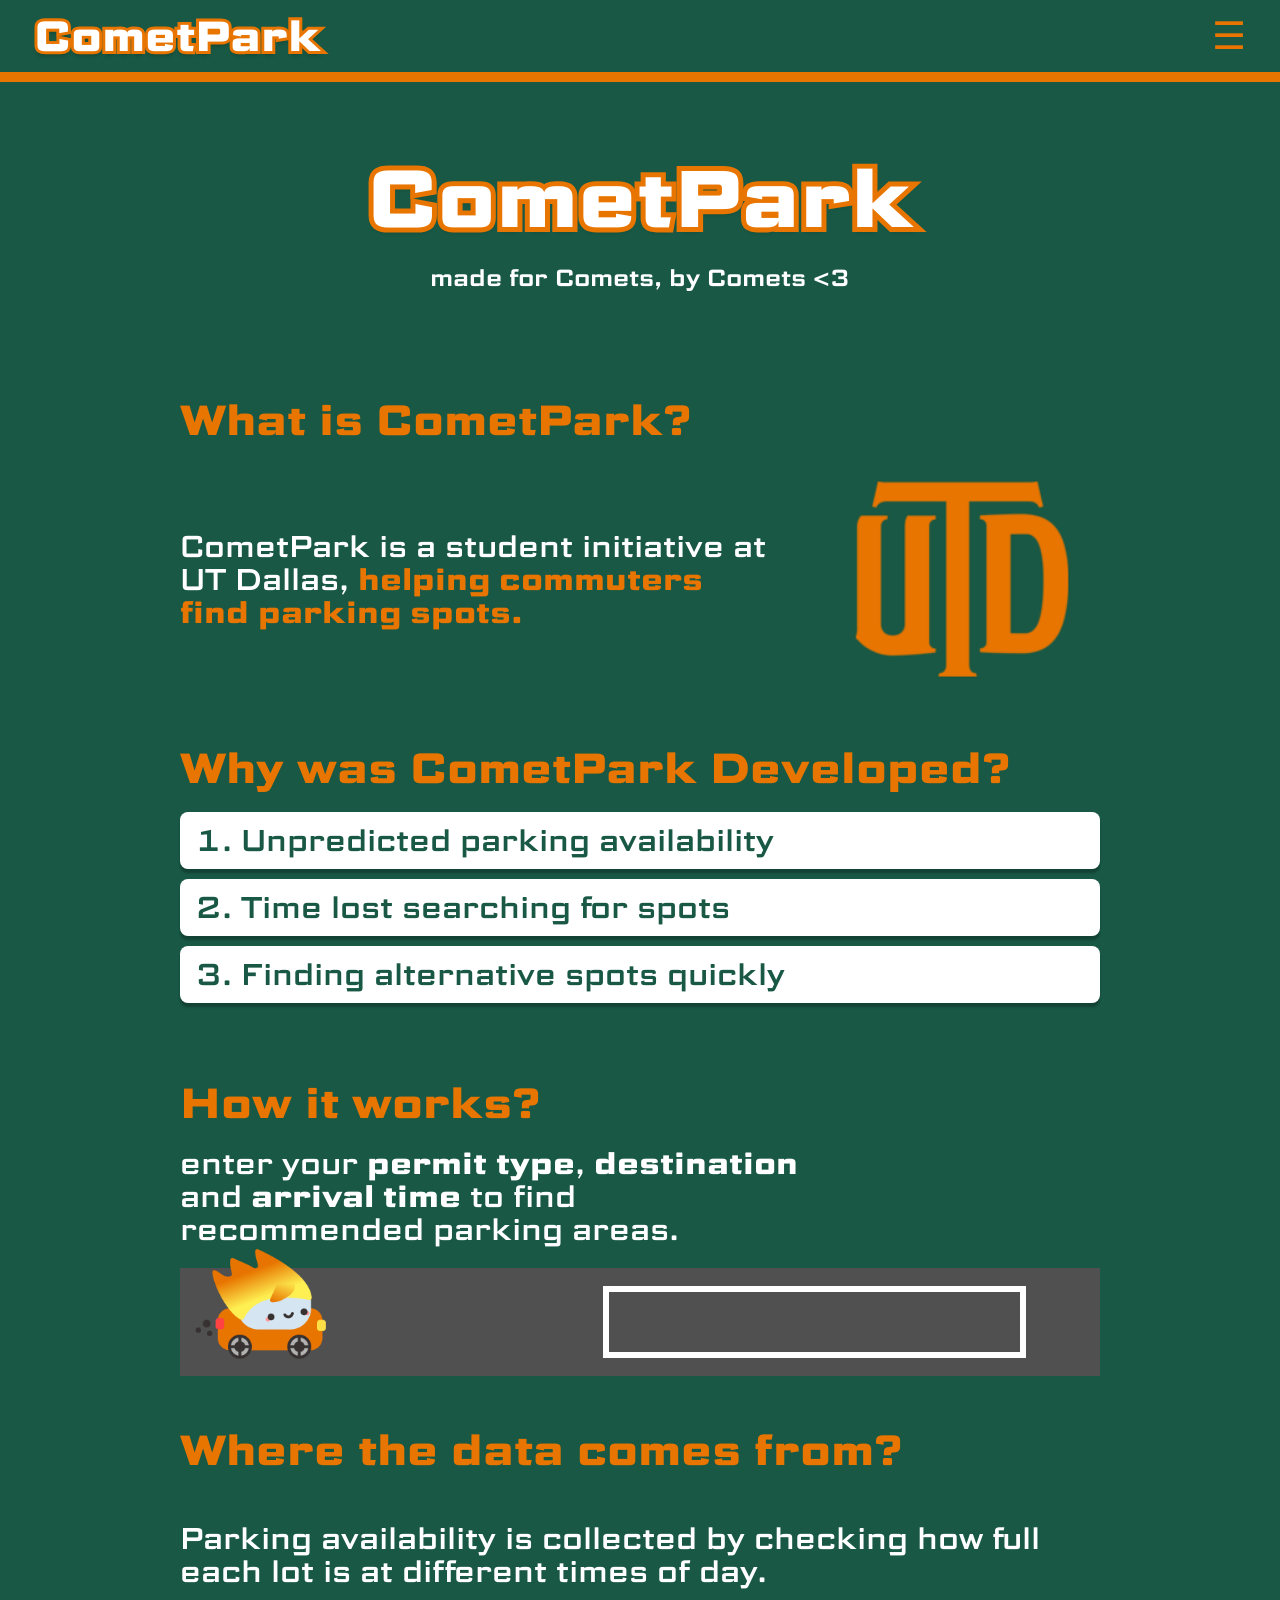
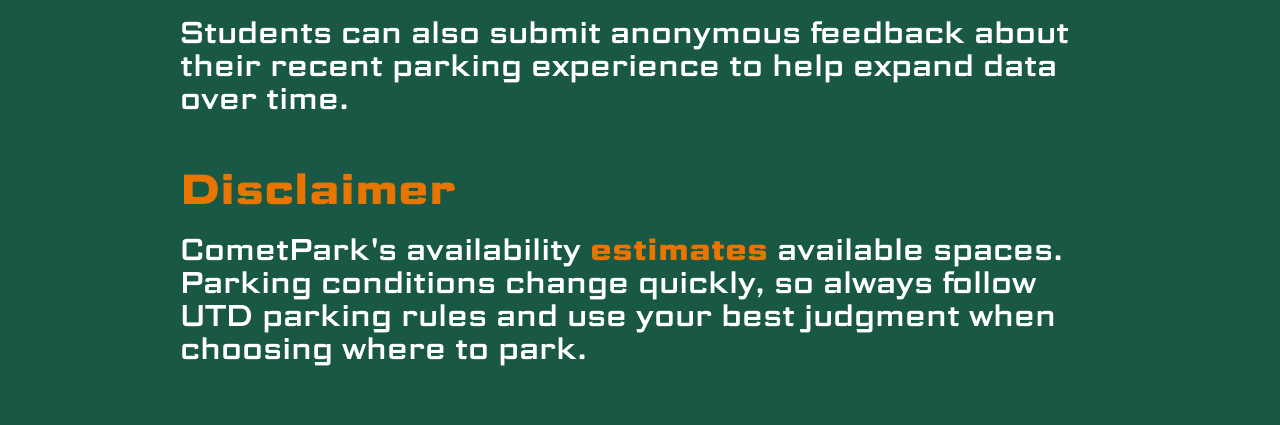
==== about/about.html @ 68ad39b9 "little bit utd branding + about" ====
<!DOCTYPE html>
<html lang="en">
<head>
	<meta charset="UTF-8">
	<meta name="viewport" content="width=device-width, initial-scale=1.0">
	<title>COMET PARK | ABOUT</title>
	<link rel="preconnect" href="https://fonts.googleapis.com">
	<link rel="preconnect" href="https://fonts.gstatic.com" crossorigin>
	<link href="https://fonts.googleapis.com/css2?family=Science+Gothic:wght@100..900&display=swap" rel="stylesheet">
	<link rel="stylesheet" href="../styles.css">
	<link rel="stylesheet" href="about.css">
</head>
<body>
	<main class="about-page">
    <header class="home-header">
                <h1 class="title">
                    <span class="title-outline">CometPark</span>
                    <span class="title-fill">CometPark</span>
                </h1>
                <div class="dropdown">
                    <button type="button" class="dropdown-toggle" aria-haspopup="true" aria-expanded="false">☰</button>
                    <div class="dropdown-menu" hidden>
                        <button type="button" class="preferences-button">Edit Preferences</button>
                        <button type="button" class="preferences-button learn-more-button">Home</button>
                    </div>
                </div>
            </header>

		<div class="about-content">
            <div class="about-header">
                    <h1 class="title">
                        <span class="title-outline">CometPark</span>
                        <span class="title-fill">CometPark</span>
                    </h1>
                <p class="about-tagline">made for Comets, by Comets &lt;3</p>
            </div>
            

			<section class="about-section about-intro">
				<h2>What is CometPark?</h2>
				<div class="about-intro-content">
					<p>CometPark is a student initiative at UT Dallas, <strong>helping commuters find parking spots.</strong></p>
					<img src="../assets/utd logo.png" alt="The University of Texas at Dallas logo">
				</div>
			</section>

			<section class="about-section">
				<h2>Why was CometPark Developed?</h2>
				<ol class="reason-list">
					<li>Unpredicted parking availability</li>
					<li>Time lost searching for spots</li>
					<li>Finding alternative spots quickly</li>
				</ol>
			</section>

			<section class="about-section how-section">
				<h2>How it works?</h2>
				<p>enter your <strong>permit type</strong>, <strong>destination</strong><br>and <strong>arrival time</strong> to find<br>recommended parking areas.</p>
				<div class="parking-scene" aria-hidden="true">
					<img src="../assets/temoc1.png" alt="" style="z-index:5;">
					<span></span>
				</div>
			</section>

			<section class="about-section data-section">
				<h2>Where the data comes from?</h2>
				<p>Parking availability is collected by checking how full each lot is at different times of day.</p>
				<p>Students can also submit anonymous feedback about their recent parking experience to help expand data over time.</p>
			</section>

			<section class="about-section disclaimer-section">
				<h2>Disclaimer</h2>
				<p>CometPark's availability <strong>estimates</strong> available spaces. <br> Parking conditions change quickly, so always follow UTD parking rules and use your best judgment when choosing where to park.</p>
			</section>
		</div>
	</main>
	<script src="about.js"></script>
</body>
</html>
---- styles.css ----
:root {
    --utdorange: #E87500;
    --utdgreen: #185844;
    --white: #FFFFFF;
    --hoverorange: #FFA03F;
    --road: #505050
}
html, body {
    margin: 0;
    min-height: 100vh;
    overflow-x: hidden;
}

body {
    display: flex;
    flex-direction: column;
    background-color: var(--utdgreen);
    /* overflow-x: hidden; */
    font-family: 'Science Gothic', sans-serif;
}
.title {
  position: absolute;
  left: 38%;
  top: 43%;
    transform: rotate(-17deg);
  display: inline-block;
  font-family: "Science Gothic", sans-serif;
  font-size: 4rem;
  font-weight: 700;
  line-height: 1.066;
  margin: 0;

}

.comet-block {
  position: relative;
  top: -3vw;
  left: 0;
  width: 100%;
  height: 60%;
  z-index: 2;
  margin-bottom: 0;
}

.title-outline,
.title-fill {
  display: block;
}

.title-outline {
  color: var(--utdorange);
  -webkit-text-stroke: 10px var(--utdorange);
  text-shadow: 0 4px 4px rgba(0, 0, 0, 0.25);
}

.title-fill {
  position: absolute;
  inset: 0;
  color: #fff;
}

.comet-image{
    position: absolute;
    top: -5vw;
   left: 50%;
   transform: translateX(-50%);
    width: 40vw;
}
.concrete {
    background-color: var(--road);
    height: 30vh;
    position: relative;
    margin-top: auto;
}

.concrete-image {
    position: absolute;
    bottom: 50%;
    left: 0;
    width: 100%;
    height: 30vh;
}
.temoc-image {
    position: absolute;
    bottom: 0%;
    width: 20%;
    left: 39%;
    z-index: 3;
}

.tree-image {
    position: absolute;
    bottom: 20%;
    left:85%;
}

.tree-image2 {
    position: absolute;
    bottom: 20%;
    left: 6%;
}
.building-image {
    position: absolute;
    bottom: 0%;
    left:0vw;
    transform: translateX(-50%);
    bottom:8vw;
    transform: scaleX(-1);
}
.building-image2 {
    position: absolute;
    bottom: 0%;
    right: 0vw;
    bottom:8vw;
}



.white-border {
    position: absolute;
    top: 10px;
    left: 50%;
    transform: translateX(-50%);

    width: 300px;
    height: 55px;

    border: 10px solid white;
}

.bottom-cta {
    position: absolute;
    bottom: 0;
    left: 50%;
    transform: translateX(-50%);

    display: flex;
    flex-direction: column;
    align-items: center;

    color: #fff;
    font-weight: 300;
    padding-bottom: 20px;
}

.cta-message {
    padding: 5px 20px;
    display: flex;
    align-items: center;
    justify-content: center;
    gap: 0.35rem;
    color: var(--white);
    font-size: 1.5rem;
    font-weight: 300;
    line-height: 1;
    white-space: nowrap;
}

.cta-message img {
    width: 4.2rem;
    height: 4.2rem;
    object-fit: contain;
}
a{
    text-decoration: none;
    width: 100%;

}
button{
    background-color: var(--utdorange);
    border: none;
    color: var(--white);
    padding: 8px 20px;
    font-family: "science gothic", sans-serif;
    font-size: 1.2rem;
    font-weight: 500;
    cursor: pointer;
    border-radius: 0.3rem;
    align-self: center;
    width: 100%;
}

button:hover{
    background-color: var(--hoverorange);
    box-shadow: 0px 4px 4px rgba(0, 0, 0, 0.082);
    top: -3px;
}



@media(max-width:768px)
{
    .comet-block {
        transform: translateY(-3vh);
    }

    .comet-image {
        top: -2vh;
        width: 70vw;
    }
    .temoc-image{
        
        width: 40%;
        left: 29%;
    }
    .building-image,
    .building-image2 {
        bottom: 15vw;

}
    .title{
        left: 30%;
        top: 50%;
    }

}

@media (max-width: 600px) {
    .comet-block {
        transform: translateY(-3vh);
    }

    .comet-image {
        top: -2vh;
        width: 70vw;
    }

    .title {
        left: 48%;
        top: 35%;
        width: max-content;
        font-size: clamp(1.5rem, 11.5vw, 4rem);
        text-align: center;
        transform: translateX(-50%) rotate(-17deg);
    }

    .title-outline {
        -webkit-text-stroke-width: 8px;
    }

    .concrete {
        height: 25vh;
    }

    .concrete-image {
        height: 25vh;
    }

    .temoc-image {
        width: 55%;
        left: 23%;
        z-index: 3;
    }

    .building-image,
    .building-image2 {
        width: 42vw;
        z-index: 1;
    }

    .tree-image,
    .tree-image2 {
        width: 22vw;
        z-index: 2;
    }

    .white-border {
        width: 70%;
        height: 45px;
        border-width: 8px;
        z-index: 2;
    }

    .bottom-cta {
        width: 90%;
        z-index: 4;
        gap: 1.25rem;
    }

    .cta-message {
        width: 100%;
        font-size: clamp(0.85rem, 3.7vw, 1.5rem);
    }

    .cta-message img {
        width: clamp(2.8rem, 12vw, 4.2rem);
        height: clamp(2.8rem, 12vw, 4.2rem);
    }

}

@media (max-width: 500px) {
    .comet-block {
        transform: translateY(-3vh);
    }

    .comet-image {
        top: -2vh;
        width: 100vw;
    }

    .temoc-image {
        width: 60%;
        left: 20%;
    }

    .building-image,
    .building-image2 {
        width: 45vw;
        bottom:18vw;
    }

    .tree-image,
    .tree-image2 {
        width: 25vw;
    }

    .title{
        font-size: clamp(2.3rem, 13vw, 4rem);
        top:40%;
        left: 45%;
    }
    .bottom-cta{
        bottom: -1.5rem; 
        gap: 0.2rem;
        padding-bottom: 2rem;
        font-size: 0.8rem;
    }
}


@media (max-width: 400px) {
       .comet-block {
        transform: translateY(-3vh);
    }

    .comet-image {
        top: -2vh;
        width: 100vw;
    }

    .temoc-image {
        width: 70%;
        left: 15%;
    }

    .building-image,
    .building-image2 {
        width: 40vw;
        bottom:20vw;
    }

    .tree-image,
    .tree-image2 {
        width: 25vw;
    }

    .title{
        font-size: clamp(2.4rem, 13vw, 4rem);
        top:50%;
        left: 45%;
    }
    .comet-block {
        transform: translateY(-5vh);
        height: 40%;
        top:5vw;
    }
    .concrete {
        height: 40vh;
    }
    .bottom-cta{
        gap: 1.5rem;
        padding-bottom: 2rem;
        font-size: 0.8rem;
    }
    .white-border {
        width: 70%;
        top: 85px;
        height: 40px;
        border-width: 6px;
    }

}

@media (max-width: 320px) {
       .comet-block {
        transform: translateY(-3vh);
    }

    .comet-image {
        top: -2vh;
        width: 100vw;
    }


    .comet-block{
        
        height: 30%;
        width: 100%;
    }
    .comet-image{
        width: 120%;
        /* top: -2vw; */
    }
    .title{
        font-size: clamp(3rem, 15vw, 5rem);
        top:70%;
        left:45%;
    }
}
---- about/about.css ----
* {
	box-sizing: border-box;
}

html,
body {
	margin: 0;
	min-width: 320px;
	background: var(--utdgreen);
}

body {
	color: var(--white);
	font-family: "Science Gothic", sans-serif;
}


.title {
	position: relative;
	left: auto;
	top: auto;
	flex: 1 1 auto;
	min-width: 0;
	margin: 0;
	transform: rotate(0deg);
	font-size: clamp(1.8rem, 7vw, 2.625rem);
	line-height: 1;
	white-space: nowrap;
}
.home-page {
	background: var(--utdgreen);
}

.home-header {
	position: relative;
	display: flex;
	align-items: center;
	justify-content: space-between;
	min-height: 82px;
	padding: 12px clamp(14px, 5vw, 34px);
	border-bottom: 10px solid var(--utdorange);
}

.home-header .title-outline {
	-webkit-text-stroke-width: 6px;
}

.dropdown {
	position: relative;
	margin-left: auto;
}

.dropdown-toggle {
	padding: 0;
	border: 0;
	background: transparent;
	color: var(--utdorange);
	font-size: 2.4rem;
	line-height: 1;
	cursor: pointer;
}

.dropdown-menu {
	position: absolute;
	right: 0;
	top: calc(100% + 8px);
	z-index: 2;
	min-width: 230px;
	padding: 20px;
	border-radius: 0 0 16px 16px;
	background: var(--white);
	box-shadow: 0 4px 8px rgba(0, 0, 0, .2);
}

.dropdown-menu[hidden] {
	display: none;
}

.preferences-button {
	width: 100%;
	padding: 0;
	border: 0;
	background: transparent;
	color: #000;
	font-size: 1.8rem;
	font-weight: 700;
	text-align: left;
	cursor: pointer;
}

.about-page {
	min-height: 100vh;
	overflow: hidden;
	background: var(--utdgreen);
}

.about-header {
	display: flex;
	align-items: center;
	justify-content: space-between;
	min-height: 70px;
	padding: 5px 12px;
	border: 10px solid var(--utdorange);
	border-top: 0;
}

.about-brand {
	position: relative;
	display: inline-block;
	color: var(--white);
	font-size: clamp(1.45rem, 7vw, 2.625rem);
	font-weight: 700;
	line-height: 1;
	text-decoration: none;
}

.about-brand-outline,
.about-brand-fill {
	display: block;
}

.about-brand-outline {
	color: var(--utdorange);
	-webkit-text-stroke: 5px var(--utdorange);
	text-shadow: 0 2px 2px rgba(0, 0, 0, .25);
}

.about-brand-fill {
	position: absolute;
	inset: 0;
}

.about-header{
    justify-content: center;
    display: flex;
    flex-direction: column;
    border: none;
}
.about-header .title {
    text-align: center;
    font-size: 5rem;
}

.about-menu {
	color: var(--utdorange);
	font-size: 2rem;
	line-height: 1;
	text-decoration: none;
}

.about-content {
	width: min(100% - 24px, 601px);
	margin: 0 auto;
    padding: 36px 0;
	padding: 48px 0 36px;
}

.about-content > h1 {
	margin: 0;
	color: var(--white);
	font-size: clamp(2.4rem, 10vw, 4rem);
	line-height: 1;
	text-align: center;
	text-shadow: 5px 0 var(--utdorange), -2px 0 var(--utdorange);
}

.about-tagline {
	margin: 22px 0 46px;
	font-size: clamp(.9rem, 4vw, 1.45rem);
	font-weight: 500;
	text-align: center;
}

.about-section {
	margin-top: 52px;
}

.about-section h2 {
	margin: 0 0 22px;
	color: var(--utdorange);
	font-size: clamp(1.65rem, 7vw, 2.625rem);
	line-height: 1.05;
}

.about-section p {
	margin: 0;
	font-size: clamp(1rem, 4.3vw, 1.875rem);
	line-height: 1.1;
}

.about-section strong {
	font-weight: 700;
}

.about-intro-content {
	display: grid;
	grid-template-columns: minmax(0, 1fr) 37%;
	align-items: center;
	gap: 16px;
}

.about-intro-content img {
	width: 100%;
	max-width: 190px;
	justify-self: center;
}

.about-intro-content strong,
.disclaimer-section strong {
	color: var(--utdorange);
}

.reason-list {
	display: grid;
	gap: 10px;
	margin: 0;
	padding: 0;
	list-style-position: inside;
	color: var(--utdgreen);
	font-size: clamp(1rem, 4.3vw, 1.875rem);
	line-height: 1.1;
}

.reason-list li {
	padding: 12px 16px;
	border-radius: 8px;
	background: var(--white);
	box-shadow: 0 4px 2px rgba(0, 0, 0, .25);
}

.how-section {
	margin-top: 78px;
}

.parking-scene {
	position: relative;
	height: 108px;
	margin-top: 22px;
	background: var(--road);
}

.parking-scene img {
	position: absolute;
	bottom: 0;
	left: 8px;
	width: 145px;
}

.parking-scene span {
	position: absolute;
	top: 18px;
	right: 8%;
	width: 46%;
	height: 72px;
	border: 6px solid var(--white);
}

.data-section {
	display: grid;
	gap: 28px;
}

.disclaimer-section {
	margin-bottom: 24px;
}

@media (min-width: 700px) {
	.about-content {
		width: min(100% - 64px, 920px);
		padding-top: 72px;
	}

	.about-intro-content {
		grid-template-columns: minmax(0, 1fr) 30%;
		gap: 48px;
	}

	.about-intro-content img {
		max-width: 230px;
	}
}
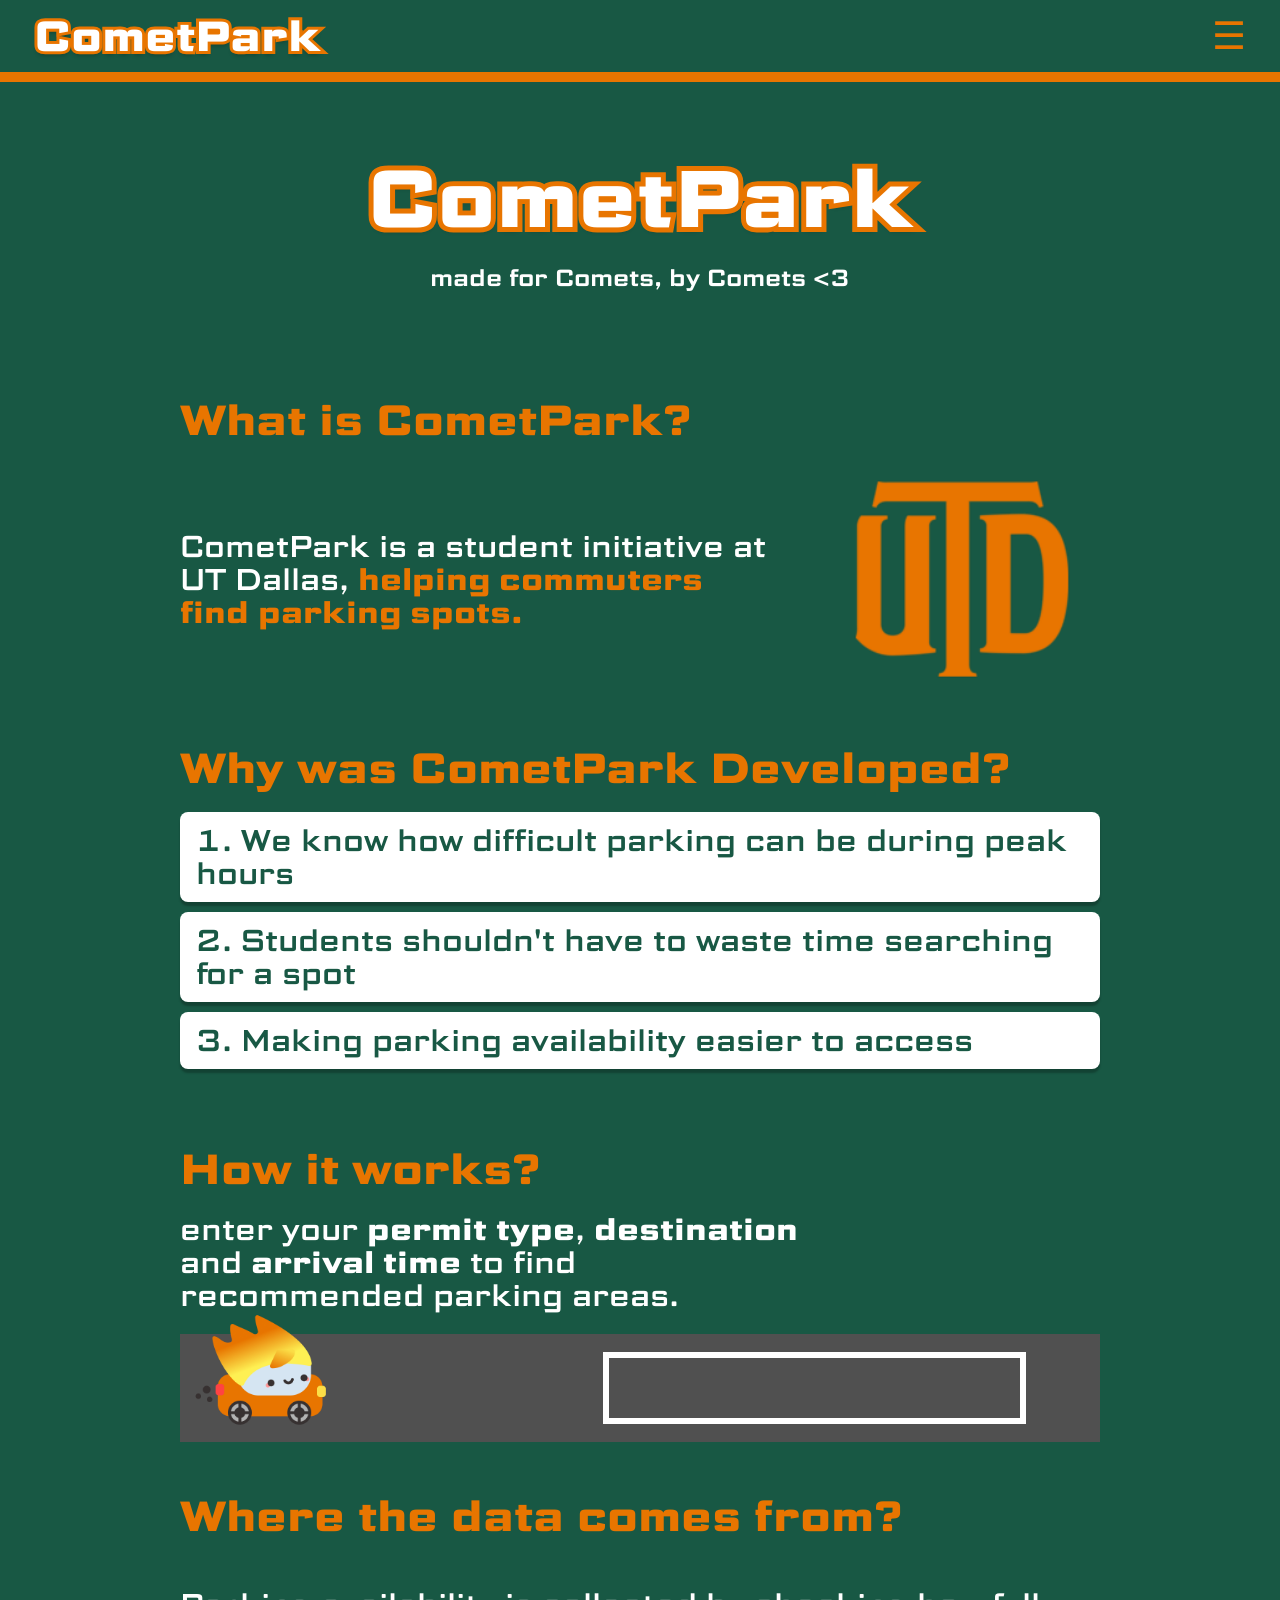
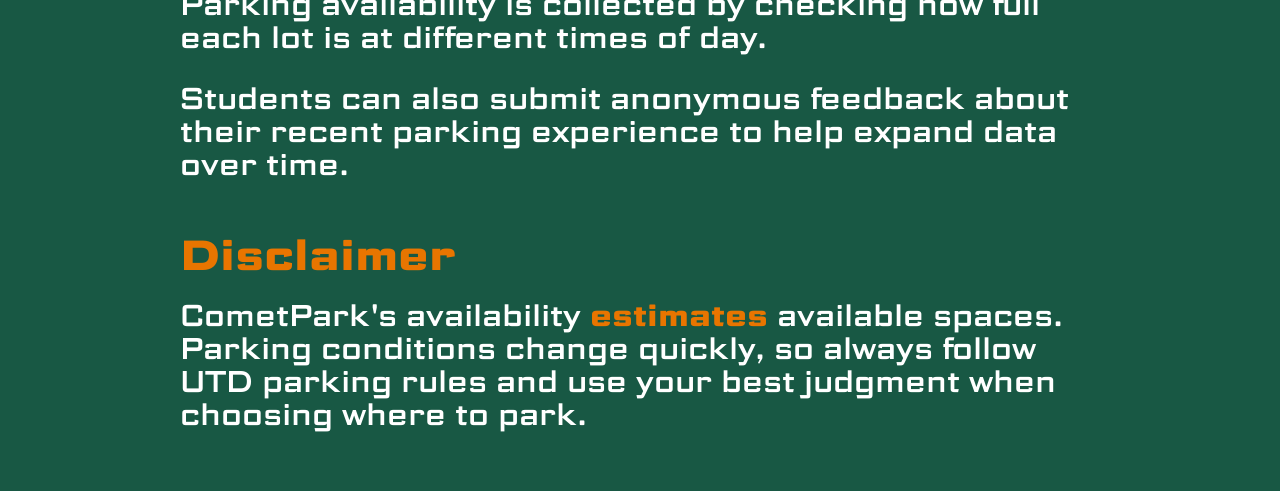
==== commit 37fdfa27: "make the reasons a little more friendly LOL" ====
--- a/about/about.html
+++ b/about/about.html
@@ -47,9 +47,9 @@
 			<section class="about-section">
 				<h2>Why was CometPark Developed?</h2>
 				<ol class="reason-list">
-					<li>Unpredicted parking availability</li>
-					<li>Time lost searching for spots</li>
-					<li>Finding alternative spots quickly</li>
+					<li>We know how difficult parking can be during peak hours</li>
+					<li>Students shouldn't have to waste time searching for a spot</li>
+					<li>Making parking availability easier to access</li>
 				</ol>
 			</section>
 
